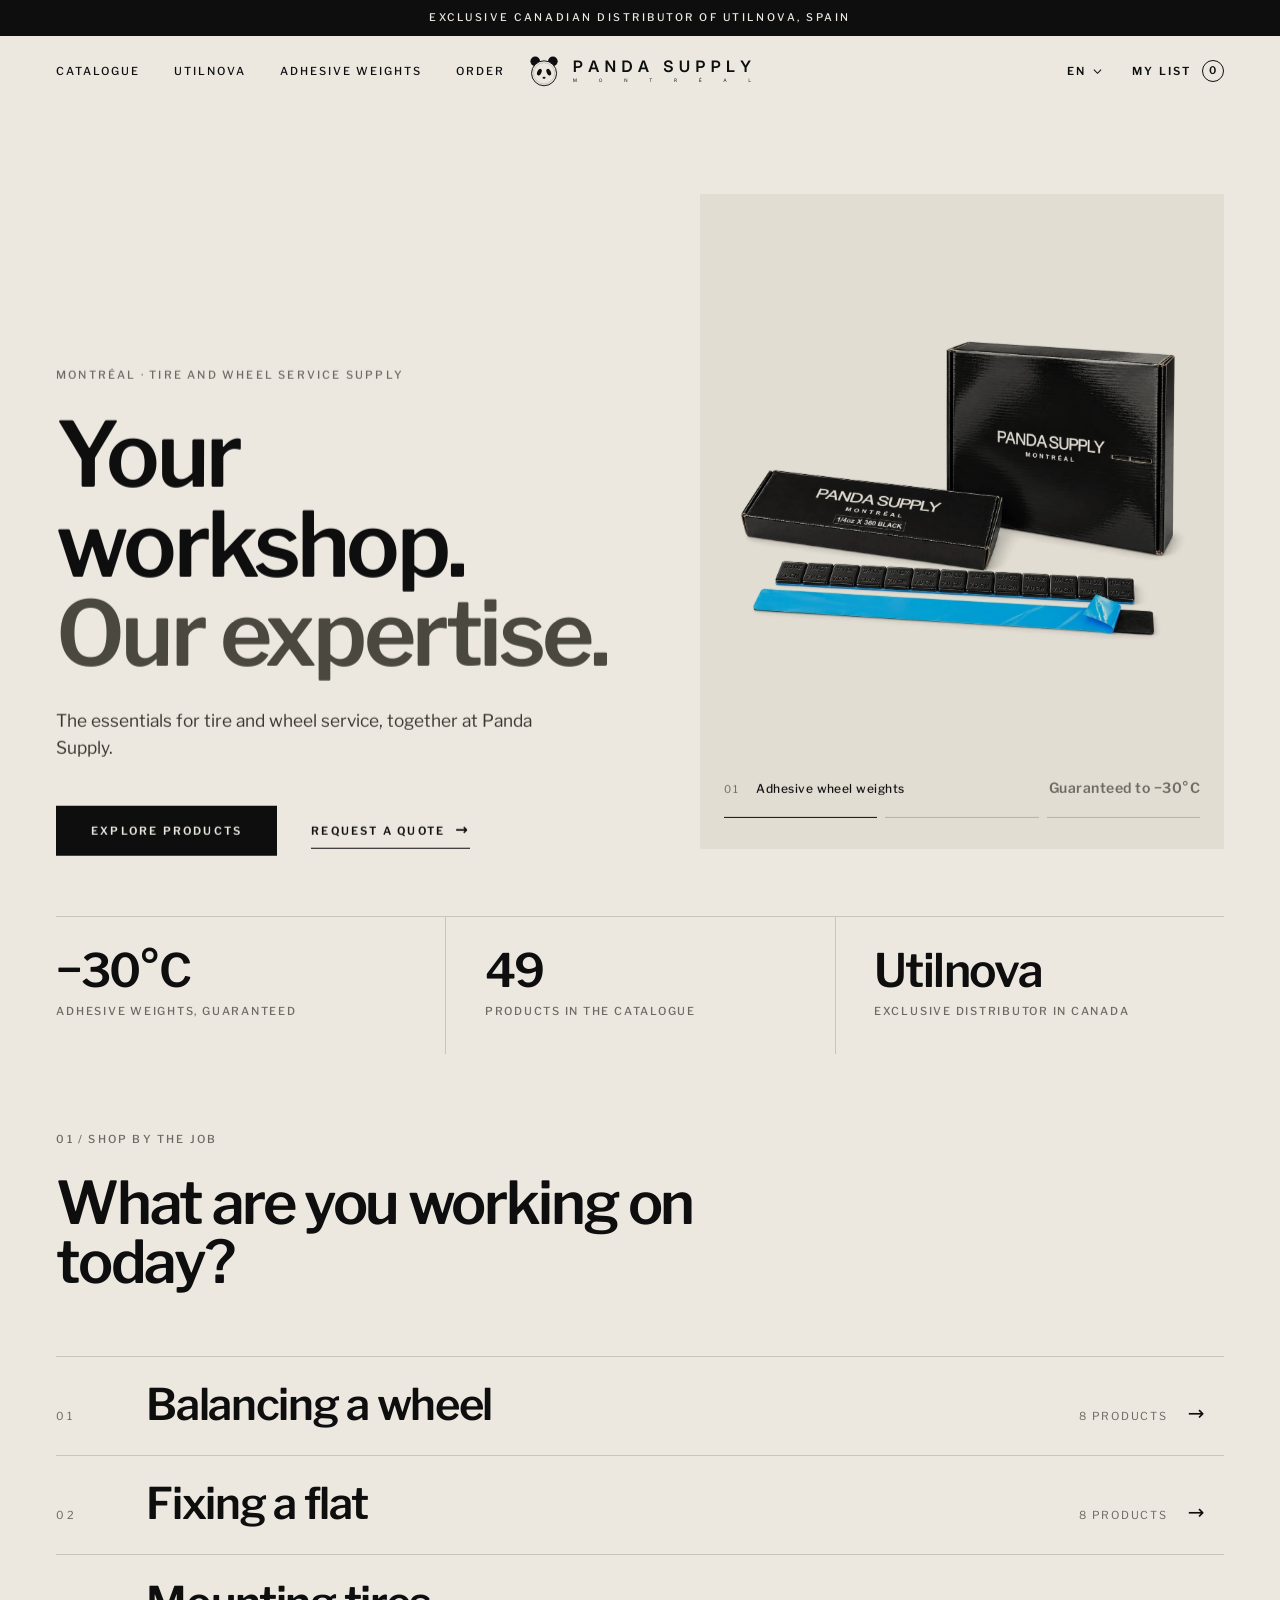
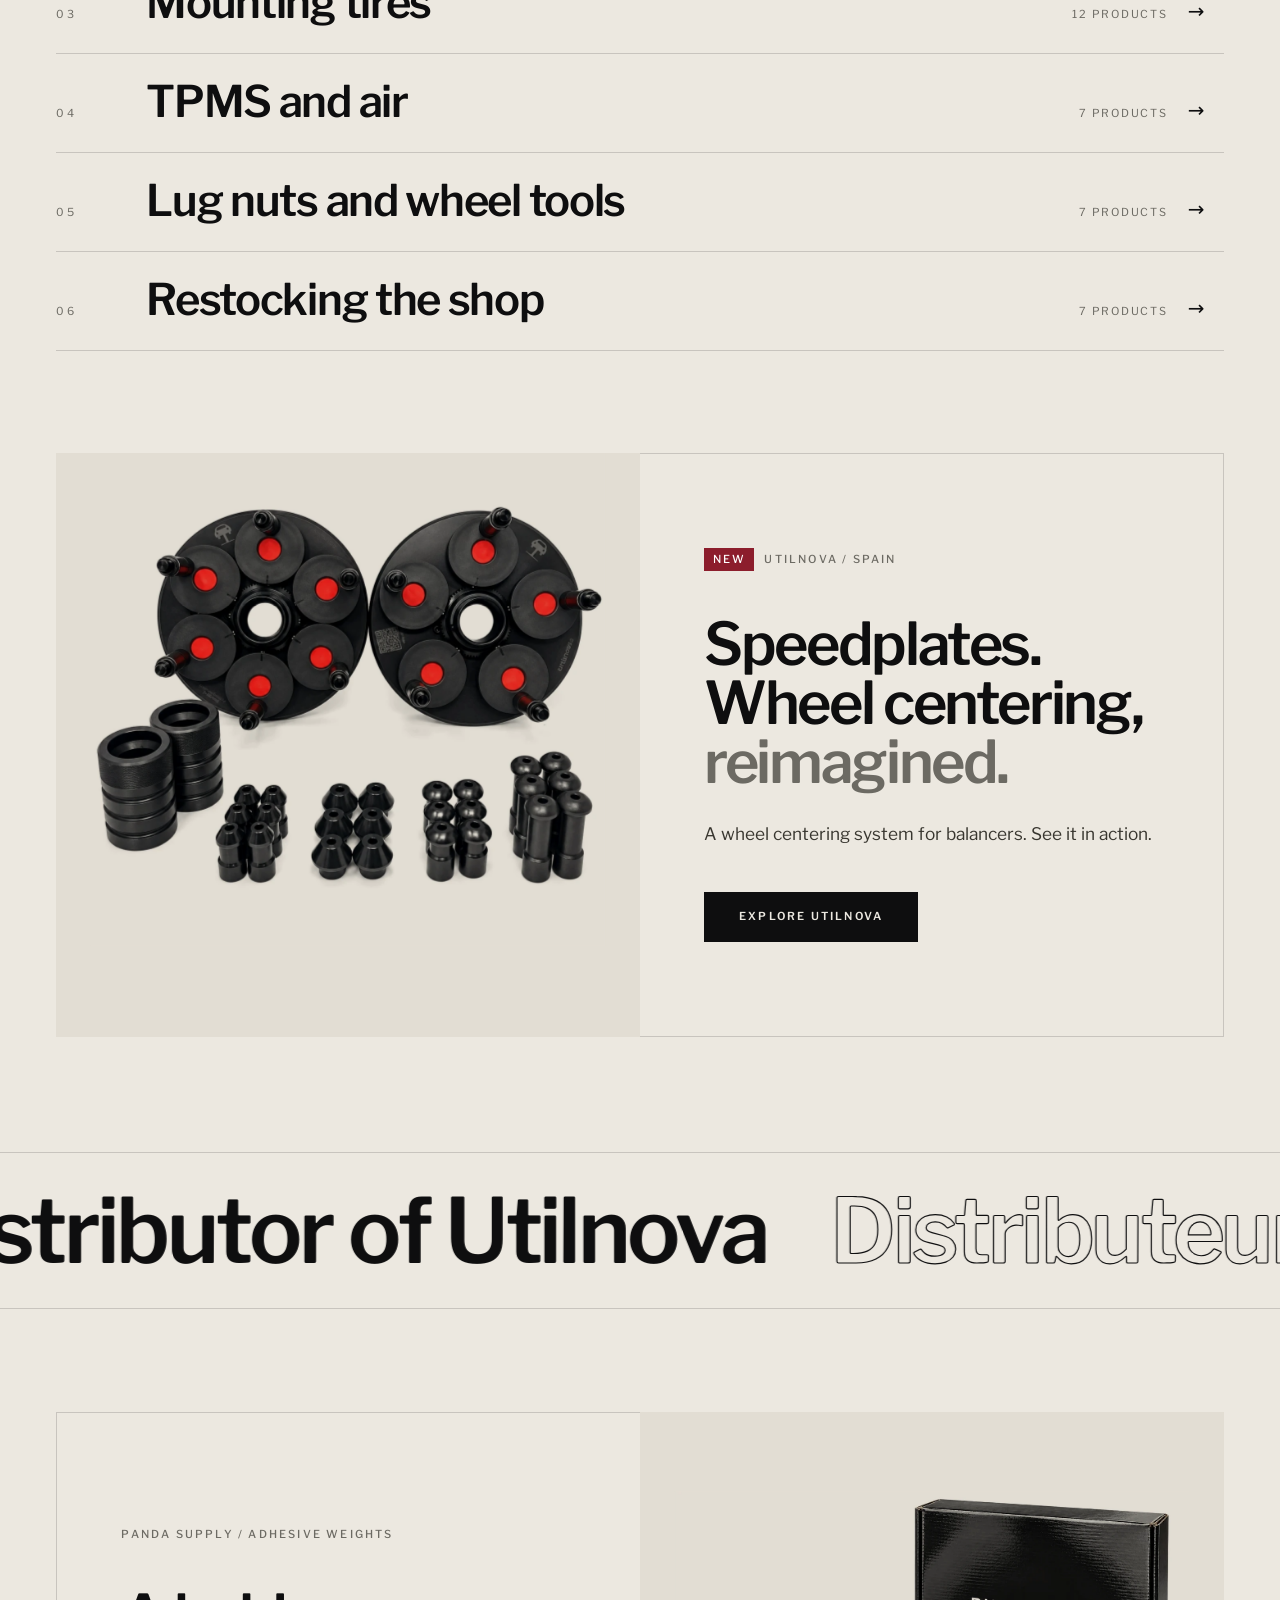
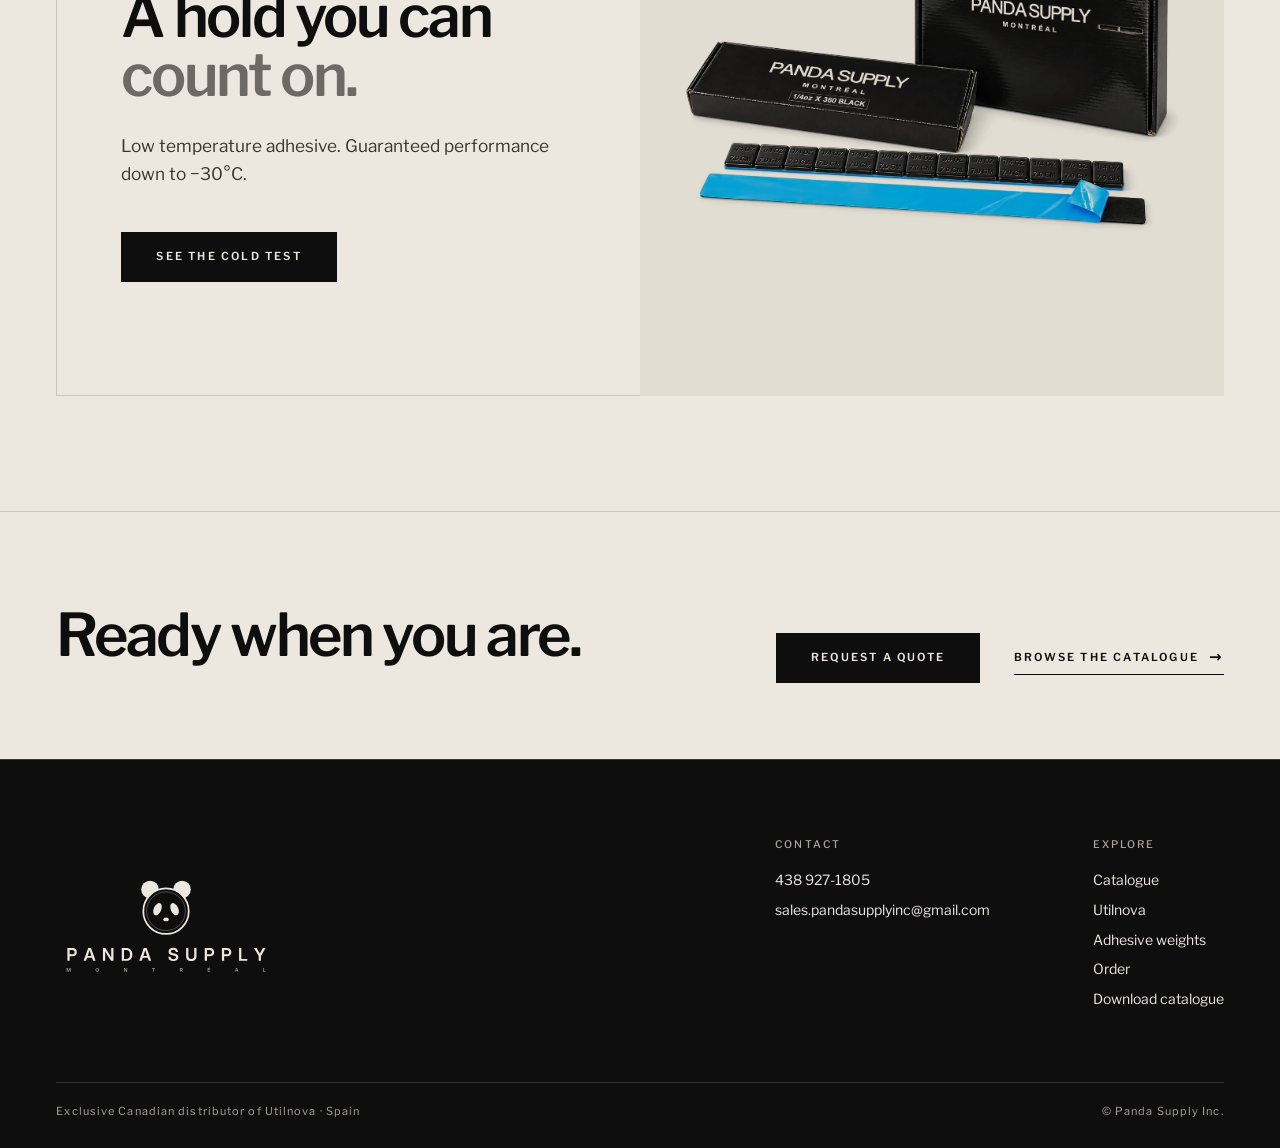
==== index.html @ a246a9a0 "first commit" ====
<!doctype html>
<html lang="en">
<head>
<meta charset="utf-8">
<meta name="viewport" content="width=device-width, initial-scale=1, viewport-fit=cover">
<title>Panda Supply Montréal | Garage and tire shop supplies</title>
<meta name="description" content="Panda Supply Montréal: supplies for garages and tire shops. Exclusive Canadian distributor of Utilnova, Spain.">
<meta name="theme-color" content="#0E0E0F">
<link rel="icon" href="favicon.svg" type="image/svg+xml">
<link rel="apple-touch-icon" href="apple-touch-icon.png">
<meta property="og:title" content="Panda Supply Montréal | Garage and tire shop supplies">
<meta property="og:description" content="Panda Supply Montréal: supplies for garages and tire shops. Exclusive Canadian distributor of Utilnova, Spain.">
<meta property="og:image" content="logo/panda-supply-logo-on-ink.png">
<link rel="preload" href="fonts/libre-franklin-latin-600-normal.woff2" as="font" type="font/woff2" crossorigin>
<link rel="preload" href="fonts/libre-franklin-latin-400-normal.woff2" as="font" type="font/woff2" crossorigin>
<link rel="stylesheet" href="styles.css">
</head>
<body>
<a class="skip" href="#main" data-i18n="skip">Skip to content</a>

<div class="bar"><span data-i18n="ribbon">Exclusive Canadian distributor of Utilnova, Spain</span></div>

<header class="head" id="top">
  <button class="menubtn" id="menuBtn" aria-label="Menu" aria-expanded="false" aria-controls="menu"><i></i><i></i></button>
  <nav class="head__nav" aria-label="Main">
    <a href="catalogue.html" data-i18n="nav_catalogue">Catalogue</a>
    <a href="utilnova.html">Utilnova</a>
    <a href="adhesive.html" data-i18n="nav_adhesive">Adhesive weights</a>
    <a href="quote.html" data-i18n="nav_order">Order</a>
  </nav>
  <a class="head__logo" href="index.html" aria-label="Panda Supply Montréal"><img src="logo/panda-supply-logo-ink.svg" alt="Panda Supply Montréal" height="34"></a>
  <div class="head__actions">
    <div class="lang" id="lang">
      <button class="lang__btn" id="langBtn" aria-haspopup="listbox" aria-expanded="false" aria-label="Language / Langue"><span id="langCur">EN</span><svg width="9" height="9" viewBox="0 0 10 10" fill="none" stroke="currentColor" stroke-width="1.2" aria-hidden="true"><path d="m1 3 4 4 4-4"/></svg></button>
      <ul class="lang__menu" id="langMenu" role="listbox" hidden>
        <li role="option" data-lang="en" tabindex="0"><b>EN</b><span>English</span><small>Canada</small></li>
        <li role="option" data-lang="fr" tabindex="0"><b>FR</b><span>Français</span><small>Québec</small></li>
      </ul>
    </div>
    <a class="listbtn" href="quote.html" id="listBtn"><span data-i18n="my_list">My list</span><b id="listCount">0</b></a>
  </div>
</header>

<div class="menu" id="menu" hidden>
  <nav aria-label="Mobile">
    <a href="catalogue.html" data-i18n="nav_catalogue">Catalogue</a>
    <a href="utilnova.html">Utilnova</a>
    <a href="adhesive.html" data-i18n="nav_adhesive">Adhesive weights</a>
    <a href="quote.html" data-i18n="nav_order">Order</a>
    <a href="quote.html" data-i18n="cta_quote">Request a quote</a>
  </nav>
  <div class="menu__foot">
    <a href="tel:+14389271805">438 927-1805</a>
    <a href="mailto:sales.pandasupplyinc@gmail.com">sales.pandasupplyinc@gmail.com</a>
  </div>
</div>

<main id="main">
  <!-- HERO -->
  <section class="hero">
    <div class="hero__copy" data-plx="0.06">
      <p class="eyebrow" data-i18n="hero_kicker">Montréal · Tire and wheel service supply</p>
      <h1 data-i18n-html="hero_h1">Your workshop.<br><em>Our expertise.</em></h1>
      <p class="lead" data-i18n="hero_sub">The essentials for tire and wheel service, together at Panda Supply.</p>
      <div class="hero__cta">
        <a class="btn" href="catalogue.html" data-i18n="cta_browse">Explore products</a>
        <a class="tlink" href="quote.html"><span data-i18n="cta_quote">Request a quote</span> <i>→</i></a>
      </div>
    </div>
    <div class="hero__stage" id="stage" data-plx="-0.05">
      <figure class="slide on" data-p="adhesive"><img src="img/hero-adhesive.webp" alt="" fetchpriority="high"><figcaption><span class="n">01</span><b class="nm"></b><em class="sb" data-i18n="slide1">Guaranteed to −30°C</em></figcaption></figure>
      <figure class="slide" data-p="speedplates"><img src="img/hero-speedplates.webp" alt=""><figcaption><span class="n">02</span><b class="nm"></b><em class="sb" data-i18n="slide2">New from Utilnova, Spain</em></figcaption></figure>
      <figure class="slide" data-p="u1"><img src="img/hero-u1.webp" alt=""><figcaption><span class="n">03</span><b class="nm"></b><em class="sb" data-i18n="slide3">Universal dual-band TPMS</em></figcaption></figure>
      <div class="dots" id="dots" role="tablist"><button class="on" aria-label="1"></button><button aria-label="2"></button><button aria-label="3"></button></div>
    </div>
  </section>

  <dl class="facts">
    <div><dt data-count="30" data-pre="−" data-suf="°C">−30°C</dt><dd data-i18n="stat1">Adhesive weights, guaranteed</dd></div>
    <div><dt id="statCount" data-count="49">49</dt><dd data-i18n="stat2">products in the catalogue</dd></div>
    <div><dt>Utilnova</dt><dd data-i18n="stat3">Exclusive distributor in Canada</dd></div>
  </dl>

  <!-- INDEX -->
  <section class="idx idx--home" id="jobs">
    <div class="sec-head">
      <p class="eyebrow" data-i18n="idx_eyebrow">01 / Shop by the job</p>
      <h2 data-i18n="jobs_title">What are you working on today?</h2>
    </div>
    <ul class="idx__list" id="jobsGrid"></ul>
    <div class="peek" id="peek" aria-hidden="true"><img alt=""></div>
  </section>

  <section class="teaser sec">
    <div class="teaser__img"><img data-plx="0.07" src="img/hero-speedplates.webp" alt="Utilnova Speedplates wheel centering system" loading="lazy"></div>
    <div class="teaser__copy">
      <p class="eyebrow"><span class="tag-new" data-i18n="new">New</span> Utilnova / <span data-i18n="spain">Spain</span></p>
      <h2 data-i18n-html="util_h2">Speedplates.<br>Wheel centering,<br><em>reimagined.</em></h2>
      <p class="lead" data-i18n="util_p">A wheel centering system for balancers. See it in action.</p>
      <div class="hero__cta"><a class="btn" href="utilnova.html" data-i18n="explore_util">Explore Utilnova</a></div>
    </div>
  </section>
<section class="marquee" aria-hidden="true"><div class="marquee__track" id="marq"><span>Exclusive Canadian distributor of Utilnova</span><span class="o">Distributeur canadien exclusif d’Utilnova</span><span>Exclusive Canadian distributor of Utilnova</span><span class="o">Distributeur canadien exclusif d’Utilnova</span></div></section>
  <section class="teaser teaser--flip sec">
    <div class="teaser__img"><img data-plx="0.07" src="img/hero-adhesive.webp" alt="Panda Supply adhesive wheel weights" loading="lazy"></div>
    <div class="teaser__copy">
      <p class="eyebrow" data-i18n="home_adh_eyebrow">Panda Supply / Adhesive weights</p>
      <h2 data-i18n-html="cold_h2">A hold you can<br><em>count on.</em></h2>
      <p class="lead" data-i18n="cold_p">Low temperature adhesive. Guaranteed performance down to −30°C.</p>
      <div class="hero__cta"><a class="btn" href="adhesive.html" data-i18n="explore_adh">See the cold test</a></div>
    </div>
  </section>
  <section class="band"><div class="band__inner"><h2 data-i18n="band_h">Ready when you are.</h2><div class="hero__cta"><a class="btn" href="quote.html" data-i18n="band_cta">Request a quote</a><a class="tlink" href="catalogue.html"><span data-i18n="explore_cat">Browse the catalogue</span> <i>→</i></a></div></div></section>
</main>

<footer class="foot">
  <div class="foot__top">
    <img src="logo/panda-supply-stacked-bone.svg" alt="Panda Supply Montréal" width="220">
    <div class="foot__cols">
      <div><h4 data-i18n="foot_contact">Contact</h4><a href="tel:+14389271805">438 927-1805</a><a href="mailto:sales.pandasupplyinc@gmail.com">sales.pandasupplyinc@gmail.com</a></div>
      <div><h4 data-i18n="foot_explore">Explore</h4><a href="catalogue.html" data-i18n="nav_catalogue">Catalogue</a><a href="utilnova.html">Utilnova</a><a href="adhesive.html" data-i18n="nav_adhesive">Adhesive weights</a><a href="quote.html" data-i18n="nav_order">Order</a><a href="catalogue.pdf" target="_blank" rel="noopener" data-i18n="foot_dl">Download catalogue</a></div>
    </div>
  </div>
  <div class="foot__bot"><span data-i18n="foot_dist">Exclusive Canadian distributor of Utilnova · Spain</span><span>© Panda Supply Inc.</span></div>
</footer>

<a class="fab" id="fab" href="quote.html" hidden><span><b id="fabCount">0</b> <span data-i18n="fab_items">in your list</span></span><strong data-i18n="fab_cta">Request a quote</strong></a>
<div class="toast" id="toast" role="status" aria-live="polite"></div>



<script src="data.js"></script>
<script src="app.js"></script>
</body>
</html>
---- styles.css ----
/* Panda Supply Montréal: editorial direction */
@font-face{font-family:"Libre Franklin";src:url(fonts/libre-franklin-latin-400-normal.woff2) format("woff2");font-weight:400;font-style:normal;font-display:swap}
@font-face{font-family:"Libre Franklin";src:url(fonts/libre-franklin-latin-500-normal.woff2) format("woff2");font-weight:500;font-style:normal;font-display:swap}
@font-face{font-family:"Libre Franklin";src:url(fonts/libre-franklin-latin-600-normal.woff2) format("woff2");font-weight:600;font-style:normal;font-display:swap}

:root{
  --ink:#0E0E0F; --ink2:#161617; --bone:#ECE8E0; --stone:#E2DDD3; --paper:#F5F2EC;
  --line:rgba(14,14,15,.16); --line-l:rgba(236,232,224,.18); --muted:#6C6A63; --muted-l:#A9A59B;
  --accent:#8C1D2C;
  --serif:"Franklin Gothic Demi","ITC Franklin Gothic Std Demi","Libre Franklin","Franklin Gothic Medium",Arial,sans-serif; --sans:"Libre Franklin",system-ui,-apple-system,"Segoe UI",Roboto,Arial,sans-serif;
  --pad:clamp(20px,4.4vw,72px); --max:1480px;
  --ease:cubic-bezier(.16,1,.3,1);
}
*,*::before,*::after{box-sizing:border-box}
html{scroll-behavior:smooth;-webkit-text-size-adjust:100%;overflow-x:clip}
body{margin:0;background:var(--bone);color:var(--ink);font-family:var(--sans);font-size:15px;line-height:1.55;-webkit-font-smoothing:antialiased;overflow-x:clip;opacity:0;animation:fadein .9s .05s var(--ease) forwards}
@keyframes fadein{to{opacity:1}}
img{max-width:100%;display:block}
button,input,textarea{font:inherit;color:inherit}
button{cursor:pointer}
a{color:inherit}
h1,h2,h3,h4{margin:0;font-weight:400}
h1,h2{font-family:var(--serif);font-weight:600;line-height:1;letter-spacing:-.04em}
h1{font-size:clamp(44px,7vw,108px)}
h2{font-size:clamp(34px,4.6vw,72px)}
h3{font-family:var(--sans);font-weight:600;letter-spacing:-.015em}
em{font-style:normal;color:var(--muted)}
.cold em,.util em,.quote em{color:var(--muted-l)}
.skip{position:absolute;left:-999px;top:8px;background:var(--ink);color:#fff;padding:10px 14px;z-index:200}
.skip:focus{left:8px}
:focus-visible{outline:1px solid currentColor;outline-offset:4px}
.eyebrow{font-size:11px;font-weight:500;letter-spacing:.2em;text-transform:uppercase;margin:0 0 26px;color:var(--muted)}
.eyebrow--light{color:var(--muted-l)}
.lead{font-size:clamp(16px,1.35vw,19px);line-height:1.6;max-width:30em;margin:28px 0 0;color:#38362f}
.lead--light{color:#cfcbc1}
.fine{font-size:12px;color:var(--muted);margin:16px 0 0;line-height:1.5}
.fine--light{color:var(--muted-l)}
.tag-new{display:inline-block;color:#fff;background:var(--accent);padding:3px 9px;letter-spacing:.16em;margin-right:6px}

/* controls */
.btn{display:inline-flex;align-items:center;justify-content:center;gap:12px;min-height:50px;padding:0 34px;background:var(--ink);color:var(--bone);border:1px solid var(--ink);font-size:11px;font-weight:600;letter-spacing:.2em;text-transform:uppercase;text-decoration:none;transition:background .35s var(--ease),color .35s var(--ease)}
.btn:hover{background:transparent;color:var(--ink)}
.btn--light{background:var(--bone);color:var(--ink);border-color:var(--bone)}
.btn--light:hover{background:transparent;color:var(--bone)}
.btn--block{width:100%}
.btn.busy{opacity:.55;pointer-events:none}
.tlink{display:inline-flex;align-items:center;gap:10px;background:none;border:0;padding:6px 0;font-size:11px;font-weight:600;letter-spacing:.2em;text-transform:uppercase;text-decoration:none;position:relative}
.tlink::after{content:"";position:absolute;left:0;right:0;bottom:0;height:1px;background:currentColor;transform-origin:left;transition:transform .5s var(--ease)}
.tlink:hover::after{transform:scaleX(0);transform-origin:right}
.tlink i{font-style:normal;font-size:15px;transition:transform .4s var(--ease)}
.tlink:hover i{transform:translateX(4px)}
.tlink--light{color:var(--bone)}
.linkbtn{background:none;border:0;font-size:12px;text-decoration:underline;text-underline-offset:4px;padding:4px;letter-spacing:.04em}
.linkbtn--light{color:var(--bone)}

/* announcement + header */
.bar{background:var(--ink);color:var(--bone);text-align:center;font-size:10.5px;font-weight:500;letter-spacing:.24em;text-transform:uppercase;padding:10px 16px}
.head{position:sticky;top:0;z-index:60;display:grid;grid-template-columns:1fr auto 1fr;align-items:center;padding:18px var(--pad);background:rgba(236,232,224,.86);backdrop-filter:saturate(1.2) blur(14px);-webkit-backdrop-filter:saturate(1.2) blur(14px);border-bottom:1px solid transparent;transition:border-color .4s}
.scrolled .head{border-color:var(--line)}
.head__logo img{height:34px;width:auto}
.head__nav{display:flex;gap:34px;font-size:11px;font-weight:500;letter-spacing:.18em;text-transform:uppercase}
.head__nav a{text-decoration:none;position:relative;padding:4px 0}
.head__nav a::after{content:"";position:absolute;left:0;right:0;bottom:0;height:1px;background:currentColor;transform:scaleX(0);transform-origin:left;transition:transform .5s var(--ease)}
.head__nav a:hover::after{transform:scaleX(1)}
.head__actions{display:flex;justify-content:flex-end;align-items:center;gap:28px}
.lang{position:relative}
.lang__btn{display:flex;align-items:center;gap:7px;background:none;border:0;padding:6px 2px;font-size:11px;font-weight:600;letter-spacing:.2em}
.lang__menu{position:absolute;right:-14px;top:calc(100% + 12px);list-style:none;margin:0;padding:6px 0;background:var(--bone);border:1px solid var(--ink);min-width:220px;z-index:70}
.lang__menu li{display:grid;grid-template-columns:30px 1fr auto;align-items:baseline;padding:13px 18px;cursor:pointer;font-size:13px;transition:background .25s}
.lang__menu li b{font-size:10.5px;letter-spacing:.2em}
.lang__menu li small{color:var(--muted);font-size:10.5px;letter-spacing:.14em;text-transform:uppercase}
.lang__menu li:hover,.lang__menu li:focus-visible{background:var(--stone)}
.lang__menu li[aria-selected="true"]{background:var(--ink);color:var(--bone)}
.lang__menu li[aria-selected="true"] small{color:var(--muted-l)}
.listbtn{display:flex;align-items:center;gap:10px;text-decoration:none;font-size:11px;font-weight:600;letter-spacing:.2em;text-transform:uppercase}
.listbtn b{display:grid;place-items:center;min-width:22px;height:22px;padding:0 6px;border:1px solid var(--ink);border-radius:99px;font-size:10.5px;letter-spacing:0;transition:background .3s,color .3s}
.listbtn b.bump{background:var(--ink);color:var(--bone)}
.menubtn{display:none;width:44px;height:44px;background:none;border:0;position:relative;margin-left:-10px}
.menubtn i{position:absolute;left:10px;right:10px;height:1px;background:var(--ink);transition:transform .45s var(--ease),top .45s var(--ease)}
.menubtn i:nth-child(1){top:18px}.menubtn i:nth-child(2){top:25px}
.menubtn[aria-expanded="true"] i:nth-child(1){top:21px;transform:rotate(45deg)}
.menubtn[aria-expanded="true"] i:nth-child(2){top:21px;transform:rotate(-45deg)}
.menu{position:fixed;inset:0;z-index:55;background:var(--bone);padding:130px var(--pad) 40px;display:flex;flex-direction:column;justify-content:space-between}
.menu[hidden]{display:none}
.menu nav{display:grid;gap:6px}
.menu nav a{font-family:var(--serif);font-weight:600;font-size:clamp(34px,9vw,56px);text-decoration:none;line-height:1.08;letter-spacing:-.01em;border-bottom:1px solid var(--line);padding:10px 0}
.menu__foot{display:grid;gap:6px;font-size:14px}
.menu__foot a{text-decoration:none}

/* hero */
.hero{display:grid;grid-template-columns:minmax(0,1.05fr) minmax(0,.95fr);gap:clamp(24px,5vw,90px);align-items:end;max-width:var(--max);margin:0 auto;padding:clamp(48px,7vw,110px) var(--pad) clamp(40px,5vw,72px)}
.hero h1 em{display:inline-block;color:#4a483f}
.hero__cta{display:flex;flex-wrap:wrap;gap:20px 34px;align-items:center;margin-top:44px}
.hero__stage{position:relative;aspect-ratio:4/5;background:var(--stone);overflow:hidden}
.slide{position:absolute;inset:0;margin:0;opacity:0;transition:opacity 1.2s var(--ease)}
.slide.on{opacity:1}
.slide img{position:absolute;inset:6% 6% 16%;width:88%;height:78%;object-fit:contain;transform:scale(1.07);transition:transform 6s linear}
.slide.on img{transform:scale(1)}
.slide figcaption{position:absolute;left:24px;right:24px;bottom:50px;display:flex;align-items:baseline;gap:16px;font-size:12px;letter-spacing:.04em;flex-wrap:wrap}
.slide .n{font-size:10.5px;letter-spacing:.2em;color:var(--muted)}
.slide .nm{font-weight:500}
.slide .sb{font-family:var(--serif);font-weight:600;font-style:normal;font-size:14px;color:var(--muted);margin-left:auto}
.dots{position:absolute;left:24px;right:24px;bottom:22px;display:flex;gap:8px}
.dots button{flex:1;height:18px;background:none;border:0;padding:0;position:relative}
.dots button::before{content:"";position:absolute;left:0;right:0;top:8px;height:1px;background:rgba(14,14,15,.22)}
.dots button::after{content:"";position:absolute;left:0;top:8px;height:1px;width:0;background:var(--ink)}
.dots button.on::after{width:100%;transition:width 5s linear}

.facts{display:grid;grid-template-columns:repeat(3,1fr);max-width:var(--max);margin:0 auto;padding:0 var(--pad)}
.facts div{padding:30px 0 34px;border-top:1px solid var(--line)}
.facts div+div{padding-left:clamp(16px,3vw,48px);border-left:1px solid var(--line)}
.facts dt{font-family:var(--serif);font-weight:600;font-size:clamp(30px,3.6vw,52px);line-height:1;letter-spacing:-.035em}
.facts dd{margin:10px 0 0;font-size:11px;letter-spacing:.16em;text-transform:uppercase;color:var(--muted);font-weight:500}

/* section heads */
.sec-head{max-width:var(--max);margin:0 auto;padding:0 var(--pad)}
.sec-head--row{display:flex;justify-content:space-between;align-items:flex-end;gap:30px;flex-wrap:wrap}
.sec-head .sub{max-width:24em;margin:0;color:#38362f;font-size:16px}

/* job index */
.idx{position:relative;padding:clamp(70px,9vw,150px) 0 0}
.idx h2{max-width:11em}
.idx__list{list-style:none;margin:clamp(34px,5vw,70px) auto 0;padding:0 var(--pad);max-width:var(--max)}
.idx__row{display:grid;grid-template-columns:70px 1fr auto 36px;gap:20px;align-items:baseline;width:100%;text-align:left;background:none;border:0;border-top:1px solid var(--line);padding:26px 0;transition:padding .6s var(--ease),color .4s}
.idx__list li:last-child .idx__row{border-bottom:1px solid var(--line)}
.idx__row .no{font-size:11px;letter-spacing:.2em;color:var(--muted)}
.idx__row .lb{font-family:var(--serif);font-weight:600;font-size:clamp(26px,3.4vw,52px);line-height:1;letter-spacing:-.03em;transition:transform .6s var(--ease)}
.idx__row .ct{font-size:11px;letter-spacing:.16em;text-transform:uppercase;color:var(--muted)}
.idx__row .ar{font-size:20px;transition:transform .5s var(--ease)}
.idx__row:hover .lb{transform:translateX(14px)}
.idx__row:hover .ar{transform:translateX(6px)}
.peek{position:fixed;left:0;top:0;width:min(320px,26vw);aspect-ratio:4/5;background:var(--stone);pointer-events:none;z-index:40;opacity:0;transform:translate3d(0,0,0) scale(.92);transition:opacity .35s,scale .5s var(--ease)}
.peek.on{opacity:1}
.peek img{position:absolute;inset:8%;width:84%;height:84%;object-fit:contain}

/* catalogue */
.cat{max-width:var(--max);margin:0 auto;padding:clamp(80px,10vw,170px) 0 clamp(60px,8vw,120px);scroll-margin-top:60px}
.toolbar{position:sticky;top:70px;z-index:30;margin:clamp(36px,4vw,60px) 0 0;padding:14px var(--pad);display:flex;flex-wrap:wrap;gap:16px 36px;align-items:center;background:rgba(236,232,224,.92);backdrop-filter:blur(12px);-webkit-backdrop-filter:blur(12px);border-block:1px solid var(--line)}
.search{flex:1 1 240px;display:flex;align-items:center;gap:12px;min-width:0}
.search input{flex:1;border:0;background:transparent;padding:10px 0;outline:none;min-width:0;font-size:14px;border-bottom:1px solid transparent}
.search input::placeholder{color:var(--muted)}
.seg{display:flex;gap:22px}
.seg button,.chips button{background:none;border:0;padding:6px 0;font-size:11px;font-weight:500;letter-spacing:.16em;text-transform:uppercase;color:var(--muted);position:relative;white-space:nowrap;transition:color .3s}
.seg button::after,.chips button::after{content:"";position:absolute;left:0;right:0;bottom:1px;height:1px;background:var(--ink);transform:scaleX(0);transform-origin:left;transition:transform .5s var(--ease)}
.seg button:hover,.chips button:hover,.seg button.on,.chips button.on{color:var(--ink)}
.seg button.on::after,.chips button.on::after,.seg button:hover::after,.chips button:hover::after{transform:scaleX(1)}
.chips{display:flex;gap:26px;flex:1 1 100%;overflow-x:auto;scrollbar-width:none}
.chips::-webkit-scrollbar{display:none}
.cat__meta{display:flex;align-items:center;gap:18px;padding:24px var(--pad) 18px;font-size:11px;letter-spacing:.16em;text-transform:uppercase;color:var(--muted)}
.grid{display:grid;grid-template-columns:repeat(4,1fr);gap:clamp(28px,3vw,44px) clamp(14px,1.6vw,24px);padding:0 var(--pad)}
.card{display:flex;flex-direction:column;animation:rise .8s var(--ease) both;animation-delay:var(--d,0ms)}
@keyframes rise{from{opacity:0;transform:translateY(22px)}}
.card__img{position:relative;display:block;width:100%;border:0;padding:0;background:var(--stone);aspect-ratio:4/5;overflow:hidden}
.card__img img{position:absolute;inset:9%;width:82%;height:82%;object-fit:contain;transition:transform 1.2s var(--ease)}
.card__img:hover img{transform:scale(1.06)}
.card__img .tag{position:absolute;left:14px;top:14px;font-size:9.5px;font-weight:600;letter-spacing:.2em;text-transform:uppercase;color:var(--muted)}
.card__img .new{position:absolute;right:14px;top:14px;font-size:9.5px;font-weight:600;letter-spacing:.2em;text-transform:uppercase;color:#fff;background:var(--accent);padding:3px 8px}
.card__add{position:absolute;left:0;right:0;bottom:0;background:var(--ink);color:var(--bone);border:0;padding:15px;font-size:10.5px;font-weight:600;letter-spacing:.2em;text-transform:uppercase;transform:translateY(101%);transition:transform .55s var(--ease),background .3s}
.card:hover .card__add,.card__add:focus-visible,.card--in .card__add{transform:none}
.card__add:hover{background:var(--accent)}
.card--in .card__add{background:var(--accent)}
.card__body{padding-top:14px;display:flex;justify-content:space-between;gap:14px;align-items:flex-start}
.card__body h3{font-size:14px;line-height:1.35;cursor:pointer}
.card__body p{margin:3px 0 0;font-size:10.5px;letter-spacing:.14em;text-transform:uppercase;color:var(--muted)}
.card__body .more{background:none;border:0;padding:2px 0;font-size:10.5px;letter-spacing:.16em;text-transform:uppercase;color:var(--muted);text-decoration:underline;text-underline-offset:4px;white-space:nowrap}
.empty{text-align:center;padding:80px var(--pad);color:var(--muted)}

/* utilnova */
.util{background:var(--ink);color:var(--bone);padding:clamp(70px,9vw,150px) 0 clamp(50px,6vw,90px);scroll-margin-top:60px}
.util__inner{max-width:var(--max);margin:0 auto;padding:0 var(--pad);display:grid;grid-template-columns:1fr 1fr;gap:clamp(30px,6vw,110px);align-items:center}
.util__panel{position:relative;background:var(--stone);aspect-ratio:1/1.05;overflow:hidden}
.util__panel img{position:absolute;inset:7%;width:86%;height:86%;object-fit:contain}
.util h2 em{color:#d8d3c7}
.util__dist{font-size:12.5px;color:var(--muted-l);margin:34px 0 0;max-width:30em}
.util__railwrap{max-width:var(--max);margin:clamp(60px,7vw,110px) auto 0;padding:0 var(--pad)}
.util__rail{display:flex;gap:16px;overflow-x:auto;padding-bottom:14px;scroll-snap-type:x proximity;scrollbar-width:thin;scrollbar-color:#444 transparent}
.rail__item{flex:none;scroll-snap-align:start;width:200px;background:none;border:0;padding:0;text-align:left;color:var(--bone)}
.rail__item .im{display:block;position:relative;aspect-ratio:4/5;background:var(--stone);overflow:hidden;margin-bottom:12px}
.rail__item img{position:absolute;inset:10%;width:80%;height:80%;object-fit:contain;transition:transform 1s var(--ease)}
.rail__item:hover img{transform:scale(1.07)}
.rail__item span.t{font-size:12.5px;line-height:1.35;display:block}

/* cold */
.cold{--k:0;position:relative;color:var(--bone);padding:clamp(70px,9vw,150px) 0;scroll-margin-top:60px;background:color-mix(in srgb,#1b1815,#0b1824 calc(var(--k) * 100%));transition:background .4s}
.cold__inner{max-width:var(--max);margin:0 auto;padding:0 var(--pad);display:grid;grid-template-columns:1fr 1fr;gap:clamp(30px,6vw,110px);align-items:center}
.gauge{margin-top:48px;max-width:480px}
.gauge__top{display:flex;justify-content:space-between;align-items:baseline;font-size:11px;letter-spacing:.2em;text-transform:uppercase;color:var(--muted-l)}
.gauge output{font-family:var(--serif);font-weight:600;font-size:clamp(44px,5vw,76px);letter-spacing:-.035em;line-height:1;color:var(--bone);text-transform:none}
.gauge input{width:100%;margin:22px 0 8px;-webkit-appearance:none;appearance:none;height:1px;background:linear-gradient(90deg,var(--bone) var(--p,80%),rgba(236,232,224,.25) var(--p,80%));outline-offset:14px}
.gauge input::-webkit-slider-thumb{-webkit-appearance:none;width:18px;height:18px;border-radius:50%;background:var(--bone);border:0;cursor:grab;box-shadow:0 0 0 6px rgba(236,232,224,.14)}
.gauge input::-moz-range-thumb{width:18px;height:18px;border-radius:50%;background:var(--bone);border:0;cursor:grab}
.gauge__scale{display:flex;justify-content:space-between;font-size:10px;letter-spacing:.14em;color:var(--muted-l)}
.cold__art{position:relative;aspect-ratio:1;display:grid;place-items:center;overflow:hidden}
.wheel{width:84%;height:auto;filter:drop-shadow(0 30px 40px rgba(0,0,0,.45))}
.cold__tag{position:absolute;left:0;bottom:6%;font-size:11px;letter-spacing:.2em;text-transform:uppercase;display:flex;align-items:baseline;gap:14px;border-top:1px solid var(--line-l);padding-top:14px;min-width:60%}
.cold__tag b{font-family:var(--serif);font-weight:600;font-size:32px;letter-spacing:0;text-transform:none;margin-left:auto}
.cold__tag.pop{animation:pop .9s var(--ease)}
@keyframes pop{30%{color:#fff;letter-spacing:.3em}}
.frost{position:absolute;inset:0;pointer-events:none;opacity:0;transition:opacity .4s;background:radial-gradient(circle at 15% 12%,rgba(190,225,255,.22),transparent 40%),radial-gradient(circle at 92% 90%,rgba(190,225,255,.2),transparent 42%)}
.shaking .wheel{animation:shake .1s linear infinite}
@keyframes shake{25%{transform:translate(1.5px,-1px)}75%{transform:translate(-1.5px,1px)}}

/* how */
.how{padding:clamp(80px,10vw,170px) 0}
.steps{list-style:none;margin:clamp(40px,5vw,80px) auto 0;padding:0 var(--pad);max-width:var(--max);display:grid;grid-template-columns:repeat(3,1fr);gap:0}
.steps li{padding:30px clamp(18px,2.4vw,40px) 10px 0;border-top:1px solid var(--ink)}
.steps li+li{padding-left:clamp(18px,2.4vw,40px);border-left:1px solid var(--line)}
.steps .num{display:block;font-family:var(--serif);font-weight:600;font-size:clamp(44px,5vw,76px);line-height:1;color:#b9b4a8;margin-bottom:60px}
.steps h3{font-size:clamp(20px,1.7vw,26px)}
.steps p{margin:12px 0 0;color:#47453e;max-width:24em}

/* quote */
.quote{background:var(--ink);color:var(--bone);padding:clamp(70px,9vw,150px) 0;scroll-margin-top:50px}
.quote__inner{max-width:var(--max);margin:0 auto;padding:0 var(--pad);display:grid;grid-template-columns:1fr 1.05fr;gap:clamp(30px,7vw,130px);align-items:start}
.quote h2 em{color:#d8d3c7}
.mylist{margin-top:54px;border-top:1px solid var(--line-l)}
.mylist__head{display:flex;justify-content:space-between;align-items:center;padding:20px 0 8px}
.mylist__head h3{font-size:11px;letter-spacing:.2em;text-transform:uppercase;font-weight:500;color:var(--muted-l)}
.mylist__empty{margin:0 0 20px;color:var(--muted-l);font-size:14px;max-width:26em}
.mylist ul{list-style:none;margin:0;padding:0;max-height:360px;overflow:auto}
.mylist li{display:grid;grid-template-columns:54px 1fr auto 26px;gap:14px;align-items:center;padding:12px 0;border-top:1px solid var(--line-l)}
.mylist li img{width:54px;height:54px;object-fit:contain;background:var(--stone);padding:4px}
.mylist .nm{font-size:13.5px;line-height:1.3}
.rm{background:none;border:0;color:var(--muted-l);font-size:20px;line-height:1;padding:0}
.rm:hover{color:#fff}
.qty{display:inline-flex;align-items:center;border:1px solid currentColor}
.qty button{border:0;background:transparent;width:36px;height:40px;font-size:16px}
.qty output{min-width:30px;text-align:center;font-size:13px;font-weight:600}
.qty--sm button{width:28px;height:30px;font-size:14px}
.direct{list-style:none;margin:44px 0 0;padding:0;display:grid;gap:14px}
.direct li{display:grid;grid-template-columns:90px 1fr;align-items:baseline;border-top:1px solid var(--line-l);padding-top:14px}
.direct span{font-size:10.5px;letter-spacing:.2em;text-transform:uppercase;color:var(--muted-l)}
.direct a{font-family:var(--serif);font-weight:600;font-size:clamp(18px,1.9vw,26px);text-decoration:none;overflow-wrap:anywhere;line-height:1.15;transition:color .3s}
.direct a:hover{opacity:.6}
.quote__form h3{font-family:var(--serif);font-weight:600;font-size:clamp(34px,3.6vw,52px);letter-spacing:-.03em;margin-bottom:34px;line-height:1}
.row{display:grid;grid-template-columns:1fr 1fr;gap:0 34px}
.field{display:block;border:0;padding:0;margin:0 0 26px;min-width:0}
.field>span,.field legend{display:block;font-size:10.5px;letter-spacing:.2em;text-transform:uppercase;color:var(--muted-l);margin-bottom:4px;padding:0}
.field small{letter-spacing:.06em;text-transform:none;opacity:.8}
.field input:not([type=radio]),.field textarea{width:100%;background:transparent;border:0;border-bottom:1px solid var(--line-l);padding:12px 0;font-size:16px;outline:none;border-radius:0;color:var(--bone);transition:border-color .35s}
.field textarea{resize:vertical;min-height:84px}
.field input:focus,.field textarea:focus{border-color:var(--bone)}
.field input:-webkit-autofill{-webkit-text-fill-color:var(--bone);-webkit-box-shadow:0 0 0 40px var(--ink) inset}
.field--radio{display:flex;gap:26px;align-items:center;flex-wrap:wrap;padding-top:2px}
.field--radio legend{width:100%}
.field--radio label{cursor:pointer;display:flex;align-items:center;gap:10px}
.field--radio input{appearance:none;-webkit-appearance:none;width:16px;height:16px;border:1px solid var(--muted-l);border-radius:50%;margin:0;display:grid;place-items:center;flex:none}
.field--radio input::after{content:"";width:8px;height:8px;border-radius:50%;background:var(--bone);transform:scale(0);transition:transform .3s var(--ease)}
.field--radio input:checked::after{transform:scale(1)}
.field--radio span{font-size:14px;letter-spacing:0;text-transform:none;color:var(--bone);margin:0}
.hp{position:absolute;left:-9999px}
.err{margin:18px 0 0;border-left:2px solid #d65a6a;padding:6px 14px;color:#f2c6cc;font-size:14px}
.thanks{padding:30px 0}
.thanks__mark{width:64px;height:64px;margin-bottom:26px;color:var(--bone);stroke-dasharray:240;stroke-dashoffset:240;animation:draw 1.4s var(--ease) forwards}
@keyframes draw{to{stroke-dashoffset:0}}
.thanks h3{font-size:clamp(38px,4.4vw,64px);margin-bottom:14px}
.thanks p{margin:0 0 28px;color:#cfcbc1;font-size:16px}

/* footer */
.foot{background:var(--ink);color:var(--bone);border-top:1px solid var(--line-l);padding:clamp(50px,6vw,90px) var(--pad) 28px}
.foot__top{max-width:var(--max);margin:0 auto;display:flex;justify-content:space-between;gap:40px;flex-wrap:wrap}
.foot__cols{display:flex;gap:clamp(40px,8vw,140px);flex-wrap:wrap}
.foot h4{font-size:10.5px;letter-spacing:.2em;text-transform:uppercase;color:var(--muted-l);font-weight:500;margin-bottom:16px}
.foot a{display:block;text-decoration:none;font-size:14px;margin-bottom:8px}
.foot a:hover{text-decoration:underline;text-underline-offset:4px}
.foot__bot{max-width:var(--max);margin:clamp(40px,5vw,80px) auto 0;padding-top:20px;border-top:1px solid var(--line-l);display:flex;justify-content:space-between;gap:20px;flex-wrap:wrap;font-size:11px;letter-spacing:.1em;color:var(--muted-l)}

/* fab, toast */
.fab{position:fixed;z-index:70;left:16px;right:16px;bottom:calc(14px + env(safe-area-inset-bottom));display:none;align-items:center;justify-content:space-between;gap:16px;background:var(--ink);color:var(--bone);text-decoration:none;padding:6px 6px 6px 22px;font-size:13px;box-shadow:0 14px 40px rgba(0,0,0,.28)}
.fab strong{background:var(--bone);color:var(--ink);padding:14px 20px;font-size:10.5px;letter-spacing:.2em;text-transform:uppercase;font-weight:600}
.fab:not([hidden]){display:flex}
.toast{position:fixed;z-index:90;left:50%;bottom:calc(88px + env(safe-area-inset-bottom));transform:translate(-50%,20px);opacity:0;pointer-events:none;background:var(--ink);color:var(--bone);padding:14px 14px 14px 22px;display:flex;gap:26px;align-items:center;transition:.5s var(--ease);max-width:min(92vw,480px);box-shadow:0 18px 50px rgba(0,0,0,.3)}
.toast.show{opacity:1;pointer-events:auto;transform:translate(-50%,0)}
.toast small{display:block;color:var(--muted-l);font-size:12px;max-width:250px;overflow:hidden;text-overflow:ellipsis;white-space:nowrap}
.toast span{font-size:13px}
.toast a{flex:none;font-size:10.5px;letter-spacing:.2em;text-transform:uppercase;font-weight:600;border-bottom:1px solid;text-decoration:none;padding-bottom:2px}

/* dialog */
.dlg{border:0;padding:0;width:min(940px,94vw);max-height:92vh;overflow:auto;background:var(--bone);color:var(--ink)}
.dlg::backdrop{background:rgba(14,14,15,.62);backdrop-filter:blur(6px)}
.dlg[open]{display:grid;grid-template-columns:1fr 1fr;animation:dlg .7s var(--ease)}
@keyframes dlg{from{opacity:0;transform:translateY(18px)}}
.dlg__x{position:absolute;right:14px;top:10px;z-index:2;width:44px;height:44px;border:0;background:none;font-size:30px;font-weight:300;line-height:1}
.dlg__img{background:var(--stone);display:grid;place-items:center;padding:30px;min-height:340px;position:relative}
.dlg__img img{width:100%;max-height:440px;object-fit:contain}
.dlg__body{padding:clamp(28px,4vw,54px);display:flex;flex-direction:column;gap:14px;justify-content:center}
.dlg__tags{display:flex;gap:16px;margin:0;font-size:10.5px;letter-spacing:.2em;text-transform:uppercase;color:var(--muted)}
.dlg__body h3{font-family:var(--serif);font-weight:600;font-size:clamp(34px,3.8vw,52px);line-height:1;letter-spacing:-.03em;padding-right:26px}
.dlg__desc{margin:4px 0 0;color:#38362f;font-size:15px}
.dlg__buy{display:flex;gap:16px;align-items:center;flex-wrap:wrap;margin-top:10px}

/* reveal */
.reveal{opacity:0;transform:translateY(28px);transition:opacity 1.1s var(--ease),transform 1.1s var(--ease)}
.reveal.in{opacity:1;transform:none}

/* responsive */
@media (max-width:1100px){
  .grid{grid-template-columns:repeat(3,1fr)}
}
@media (max-width:920px){
  .head{grid-template-columns:auto 1fr auto;gap:10px}
  .head__nav{display:none}
  .menubtn{display:block}
  .head__logo{justify-self:center}
  .head__logo img{height:28px}
  .head__actions{gap:20px}
  .hero,.util__inner,.cold__inner,.quote__inner{grid-template-columns:1fr}
  .hero{gap:44px}
  .hero__stage{order:-1;aspect-ratio:1/1.05}
  .idx__row{grid-template-columns:44px 1fr 28px}
  .idx__row .ct{display:none}
  .peek{display:none}
  .grid{grid-template-columns:repeat(2,1fr)}
  .steps{grid-template-columns:1fr}
  .steps li+li{padding-left:0;border-left:0}
  .steps .num{margin-bottom:26px}
  .toolbar{top:62px}
  .dlg[open]{grid-template-columns:1fr}
  .dlg__img{min-height:0}.dlg__img img{max-height:280px}
  .cold__art{max-width:520px;margin:0 auto;width:100%}
}
@media (max-width:620px){
  .listbtn span{display:none}
  .facts{grid-template-columns:1fr 1fr 1fr}
  .facts div+div{padding-left:12px}
  .facts dd{font-size:9.5px;letter-spacing:.1em}
  .row{grid-template-columns:1fr}
  .seg{gap:16px}
  .rail__item{width:150px}
  .card__body{flex-direction:column;gap:6px}
  .card__body h3{font-size:13px}
  .card__add{transform:none;position:static;padding:12px;margin-top:0;font-size:10px}
  .card__img{aspect-ratio:1/1.05}
  .mylist li{grid-template-columns:44px 1fr auto 22px;gap:10px}
  .mylist li img{width:44px;height:44px}
  .toast{bottom:calc(84px + env(safe-area-inset-bottom))}
}
@media (min-width:921px){.fab{display:none !important}}
@media (hover:none){.card__add{transform:none;position:static}}
@media (prefers-reduced-motion:reduce){
  *,*::before,*::after{animation-duration:.01ms !important;animation-iteration-count:1 !important;transition:none !important;scroll-behavior:auto !important}
  body{opacity:1}
  .reveal{opacity:1;transform:none}
}

/* ---- multi page additions ---- */
.head__nav a[aria-current="page"]::after{transform:scaleX(1)}
.menu nav a[aria-current="page"]{color:var(--muted)}
.pagehead{max-width:var(--max);margin:0 auto;padding:clamp(56px,8vw,128px) var(--pad) clamp(36px,5vw,72px);display:flex;justify-content:space-between;align-items:flex-end;gap:30px;flex-wrap:wrap}
.pagehead .sub{max-width:26em;margin:0;color:#38362f;font-size:16px}
.crumb{display:flex;gap:10px;font-size:11px;letter-spacing:.18em;text-transform:uppercase;color:var(--muted);margin-bottom:26px}
.crumb a{text-decoration:none;border-bottom:1px solid var(--line)}
.teaser{display:grid;grid-template-columns:1fr 1fr;gap:0;max-width:var(--max);margin:0 auto;padding:0 var(--pad)}
.teaser__img{background:var(--stone);display:grid;place-items:center;aspect-ratio:1/1;overflow:hidden}
.teaser__img img{transition:filter 1s}

.teaser__copy{display:flex;flex-direction:column;justify-content:center;padding:clamp(28px,5vw,88px);border:1px solid var(--line);border-left:0}
.teaser--flip .teaser__img{order:2}.teaser--flip .teaser__copy{border-left:1px solid var(--line);border-right:0}
.teaser__copy h2{margin:18px 0 0}
.band{border-top:1px solid var(--line);margin-top:clamp(70px,9vw,140px)}
.band__inner{max-width:var(--max);margin:0 auto;padding:clamp(48px,6vw,96px) var(--pad);display:flex;justify-content:space-between;align-items:center;gap:30px;flex-wrap:wrap}
.band h2{max-width:11em}
.sec{padding-top:clamp(56px,8vw,120px)}
.page--dark{background:var(--ink);color:var(--bone)}
@media (max-width:920px){.teaser{grid-template-columns:1fr}.teaser--flip .teaser__img{order:0}.teaser__copy,.teaser--flip .teaser__copy{border:1px solid var(--line);border-top:0}}
.teaser__img img{width:100%;height:100%;object-fit:contain;padding:6%;box-sizing:border-box;transform:scale(1.1);mix-blend-mode:normal}
.cat--page{padding-top:0}
.how--p{padding-top:0}
.idx--home{padding-top:clamp(40px,6vw,90px)}
.crossrow{display:flex;gap:28px;align-items:center;flex-wrap:wrap;margin-top:42px}

/* ---- scroll effects ---- */
.progress{position:fixed;top:0;left:0;right:0;height:2px;background:var(--accent);transform-origin:left;transform:scaleX(0);z-index:200;pointer-events:none}
[data-plx]{will-change:transform}
.marquee{overflow:hidden;border-top:1px solid var(--line);border-bottom:1px solid var(--line);padding:clamp(18px,2.4vw,34px) 0;margin-top:clamp(70px,9vw,140px)}
.marquee__track{display:flex;white-space:nowrap;font-family:var(--serif);font-weight:600;font-size:clamp(40px,7vw,112px);letter-spacing:-.04em;line-height:1.05;will-change:transform;width:max-content}
.marquee__track span{padding-right:.7em}
.marquee__track .o{color:transparent;-webkit-text-stroke:1.2px var(--ink)}
.util,.cold,.quote{position:relative}
.util::before,.quote::before{content:"";position:absolute;left:0;right:0;top:-120px;height:120px;background:linear-gradient(to bottom,rgba(14,14,15,0),var(--ink));pointer-events:none;z-index:1}
.cold::before{content:"";position:absolute;left:0;right:0;top:-120px;height:120px;background:linear-gradient(to bottom,rgba(27,24,21,0),#1b1815);pointer-events:none;z-index:1}
.cold__art .wheel{will-change:transform}
.grid .card:nth-child(4n+2){transition-delay:.06s}.grid .card:nth-child(4n+3){transition-delay:.12s}.grid .card:nth-child(4n+4){transition-delay:.18s}
.hero__stage{overflow:hidden}
@media (prefers-reduced-motion:reduce){[data-plx],.marquee__track,.cold__art .wheel{transform:none!important}}
.cold h1{font-size:clamp(38px,5vw,80px)}
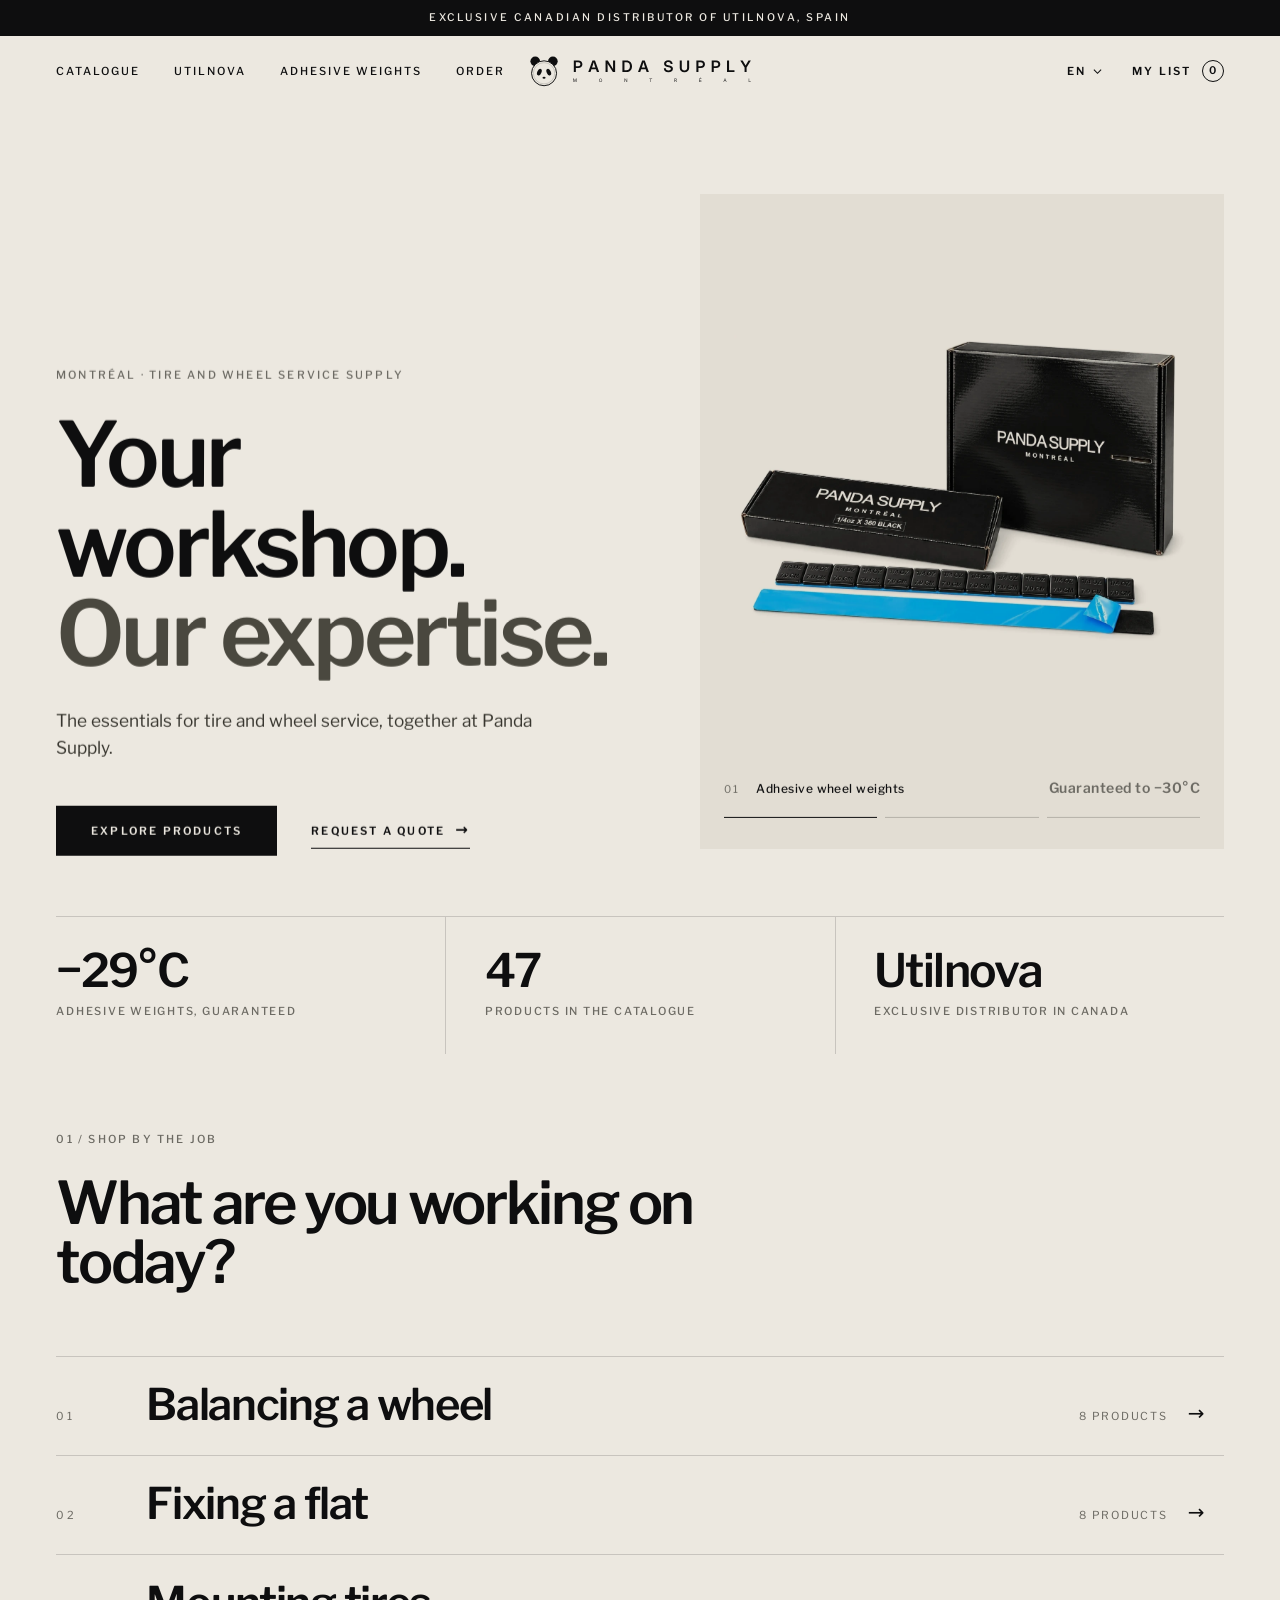
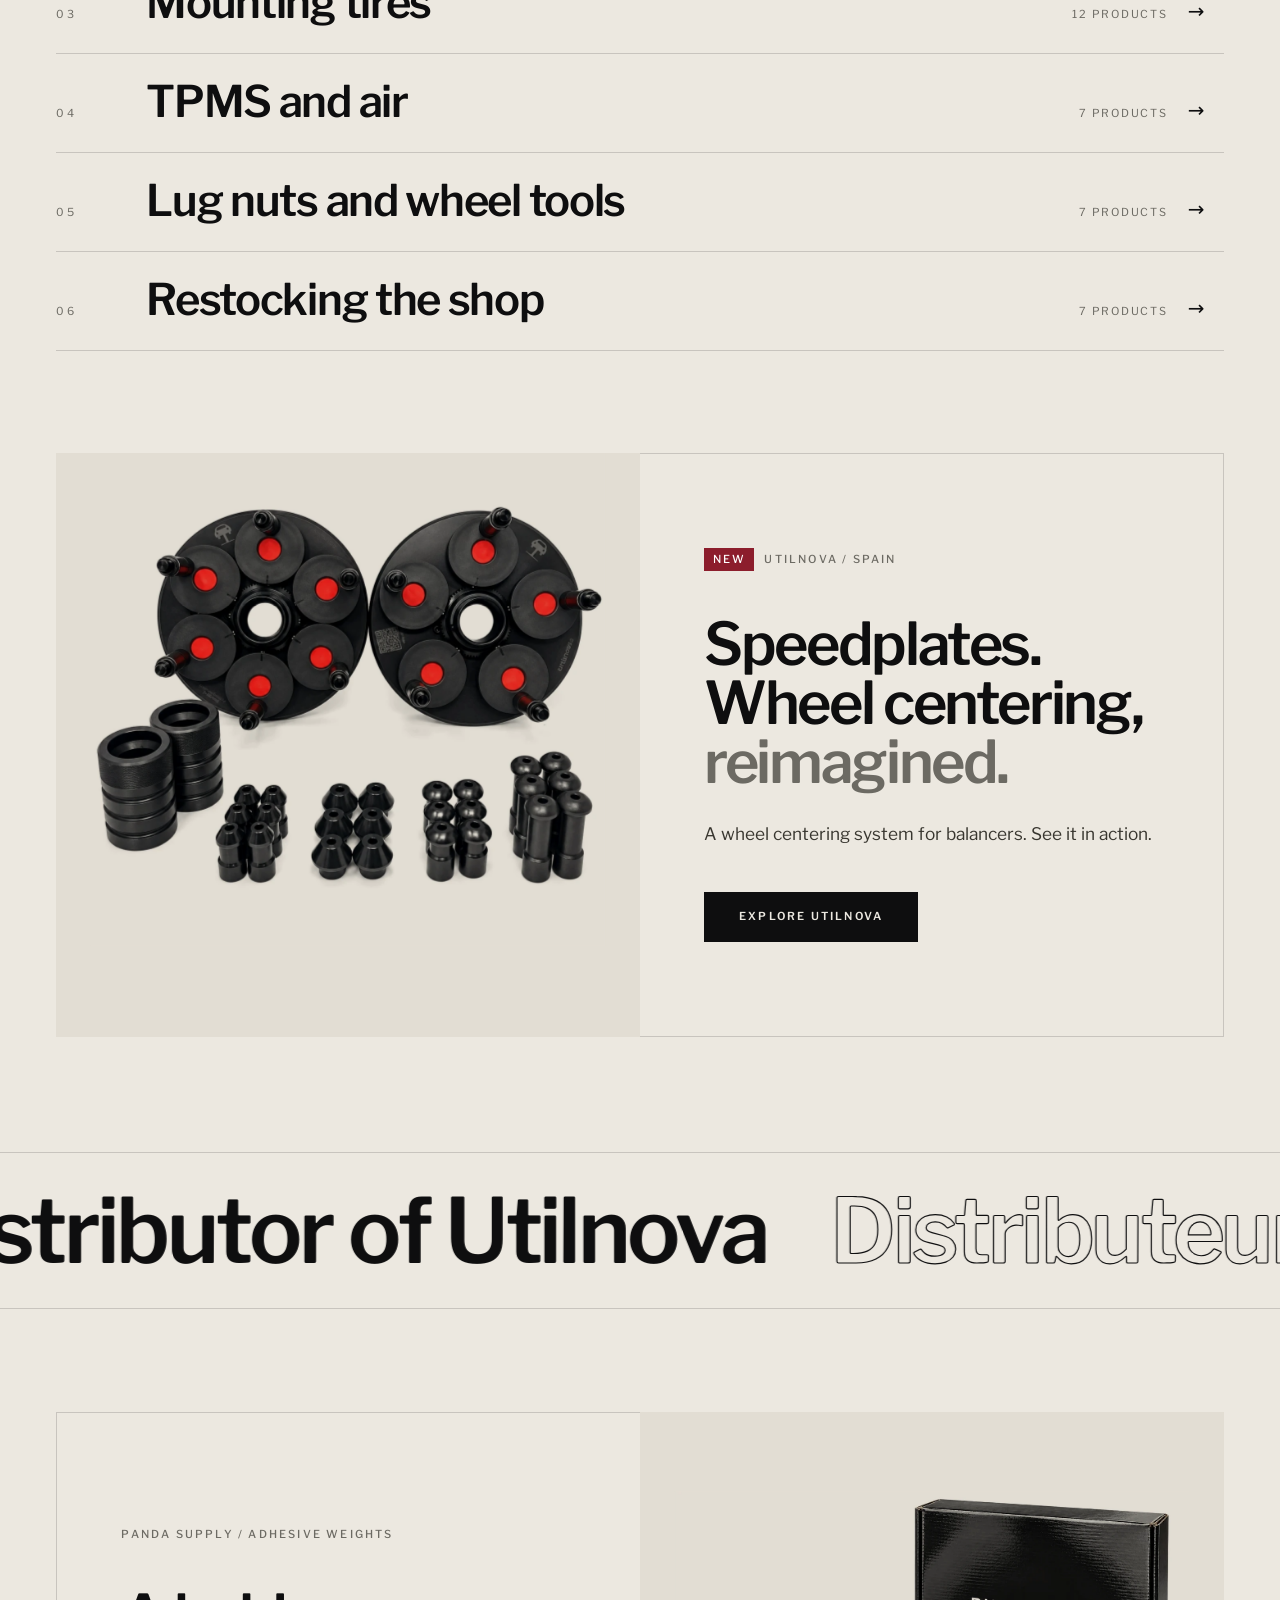
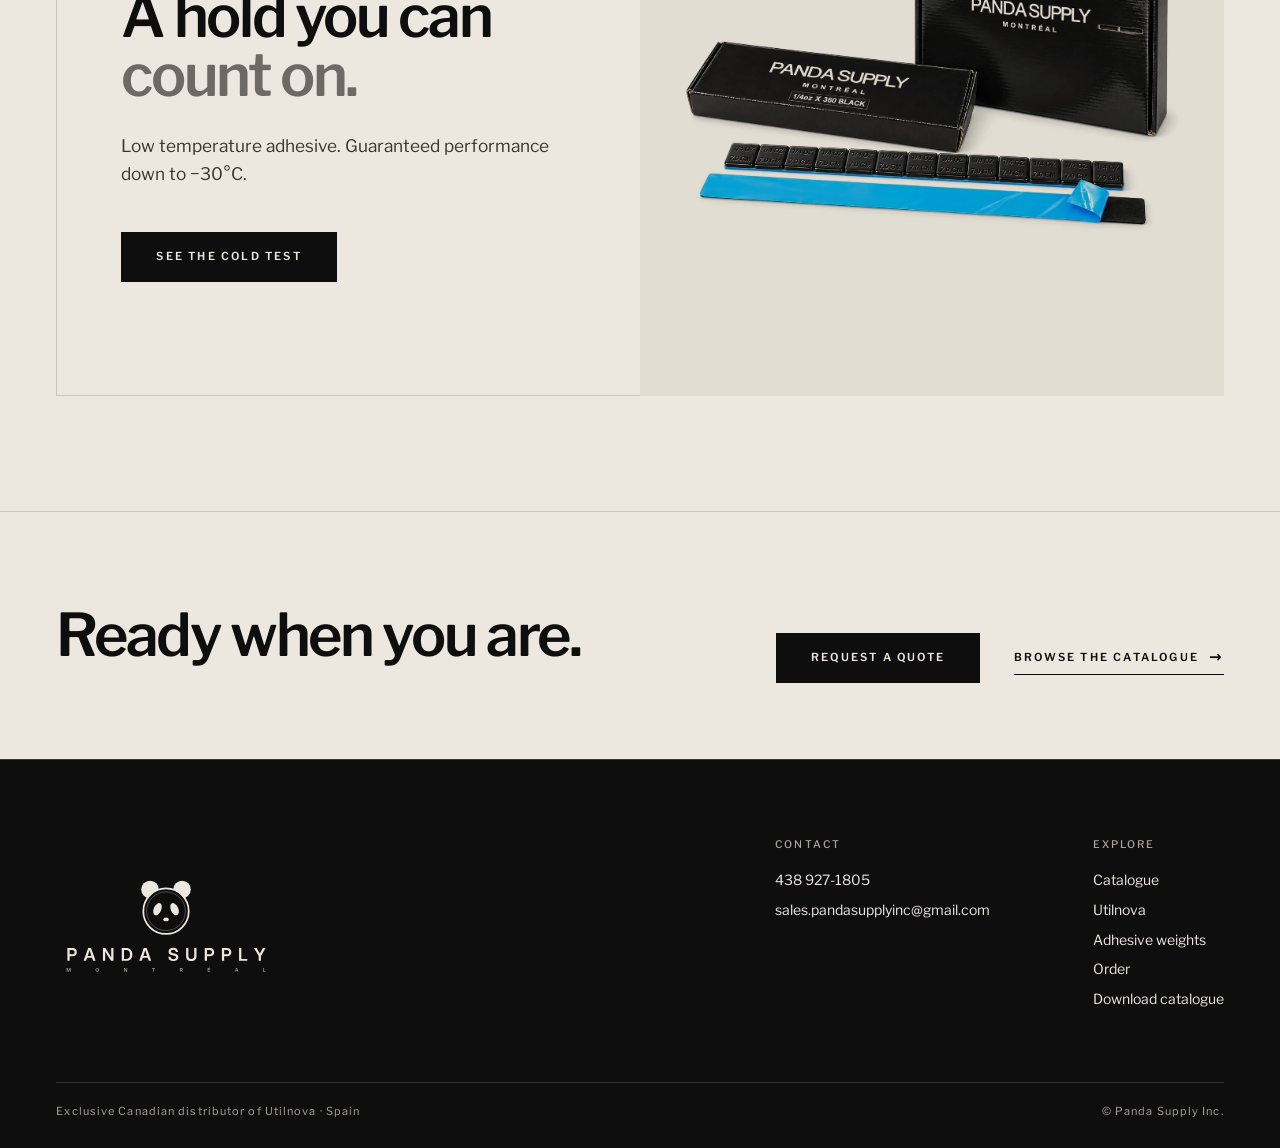
==== commit 86995813: "mobile fix" ====
--- a/index.html
+++ b/index.html
@@ -13,7 +13,7 @@
 <meta property="og:image" content="logo/panda-supply-logo-on-ink.png">
 <link rel="preload" href="fonts/libre-franklin-latin-600-normal.woff2" as="font" type="font/woff2" crossorigin>
 <link rel="preload" href="fonts/libre-franklin-latin-400-normal.woff2" as="font" type="font/woff2" crossorigin>
-<link rel="stylesheet" href="styles.css">
+<link rel="stylesheet" href="styles.css?v=4">
 </head>
 <body>
 <a class="skip" href="#main" data-i18n="skip">Skip to content</a>
@@ -129,7 +129,7 @@
 
 
 
-<script src="data.js"></script>
-<script src="app.js"></script>
+<script src="data.js?v=4"></script>
+<script src="app.js?v=4"></script>
 </body>
 </html>
--- a/styles.css
+++ b/styles.css
@@ -155,11 +155,7 @@
 .card__img:hover img{transform:scale(1.06)}
 .card__img .tag{position:absolute;left:14px;top:14px;font-size:9.5px;font-weight:600;letter-spacing:.2em;text-transform:uppercase;color:var(--muted)}
 .card__img .new{position:absolute;right:14px;top:14px;font-size:9.5px;font-weight:600;letter-spacing:.2em;text-transform:uppercase;color:#fff;background:var(--accent);padding:3px 8px}
-.card__add{position:absolute;left:0;right:0;bottom:0;background:var(--ink);color:var(--bone);border:0;padding:15px;font-size:10.5px;font-weight:600;letter-spacing:.2em;text-transform:uppercase;transform:translateY(101%);transition:transform .55s var(--ease),background .3s}
-.card:hover .card__add,.card__add:focus-visible,.card--in .card__add{transform:none}
-.card__add:hover{background:var(--accent)}
-.card--in .card__add{background:var(--accent)}
-.card__body{padding-top:14px;display:flex;justify-content:space-between;gap:14px;align-items:flex-start}
+.card--in .card__body{padding-top:14px;display:flex;justify-content:space-between;gap:14px;align-items:flex-start}
 .card__body h3{font-size:14px;line-height:1.35;cursor:pointer}
 .card__body p{margin:3px 0 0;font-size:10.5px;letter-spacing:.14em;text-transform:uppercase;color:var(--muted)}
 .card__body .more{background:none;border:0;padding:2px 0;font-size:10.5px;letter-spacing:.16em;text-transform:uppercase;color:var(--muted);text-decoration:underline;text-underline-offset:4px;white-space:nowrap}
@@ -329,14 +325,13 @@
   .rail__item{width:150px}
   .card__body{flex-direction:column;gap:6px}
   .card__body h3{font-size:13px}
-  .card__add{transform:none;position:static;padding:12px;margin-top:0;font-size:10px}
-  .card__img{aspect-ratio:1/1.05}
+    .card__img{aspect-ratio:1/1.05}
   .mylist li{grid-template-columns:44px 1fr auto 22px;gap:10px}
   .mylist li img{width:44px;height:44px}
   .toast{bottom:calc(84px + env(safe-area-inset-bottom))}
 }
 @media (min-width:921px){.fab{display:none !important}}
-@media (hover:none){.card__add{transform:none;position:static}}
+
 @media (prefers-reduced-motion:reduce){
   *,*::before,*::after{animation-duration:.01ms !important;animation-iteration-count:1 !important;transition:none !important;scroll-behavior:auto !important}
   body{opacity:1}
@@ -384,3 +379,18 @@
 .hero__stage{overflow:hidden}
 @media (prefers-reduced-motion:reduce){[data-plx],.marquee__track,.cold__art .wheel{transform:none!important}}
 .cold h1{font-size:clamp(38px,5vw,80px)}
+
+@media (max-width:920px){
+  .toast{left:16px;right:16px;max-width:none;width:auto;transform:translateY(20px);justify-content:space-between;gap:16px;padding:14px 16px 14px 18px}
+  .toast.show{transform:translateY(0)}
+  .toast small{max-width:48vw}
+  .toast a{white-space:nowrap}
+}
+@media (max-width:920px),(hover:none){
+  .card__img img{inset:15% 8% 10%;width:84%;height:75%}
+}
+
+.card__add{display:block;width:100%;margin-top:12px;padding:13px 10px;background:transparent;color:var(--ink);border:1px solid var(--ink);font-size:10.5px;font-weight:600;letter-spacing:.16em;text-transform:uppercase;text-align:center;white-space:nowrap;transition:background .3s,color .3s,border-color .3s}
+.card__add:hover,.card__add:focus-visible{background:var(--ink);color:var(--bone)}
+.card--in .card__add{background:var(--accent);border-color:var(--accent);color:#fff}
+@media (max-width:420px){.card__add{font-size:9.5px;letter-spacing:.1em;padding:12px 6px}}
